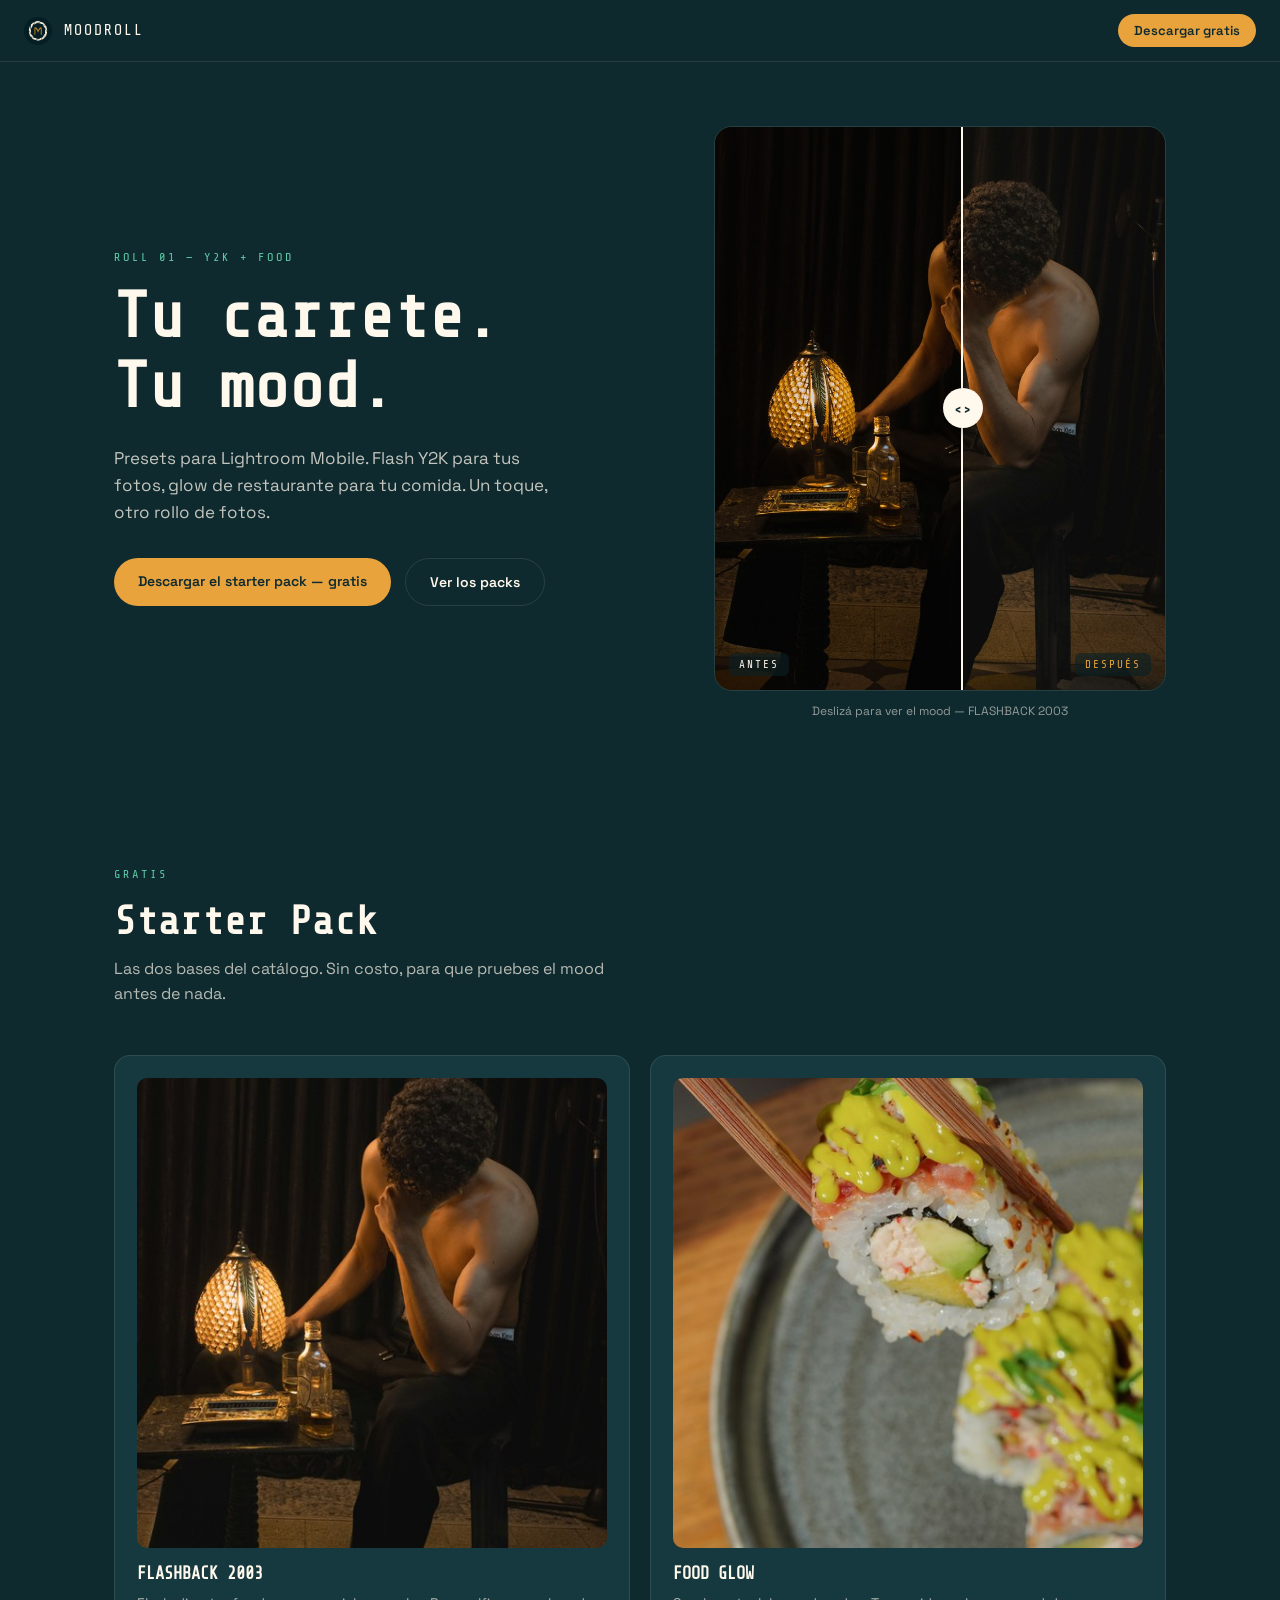
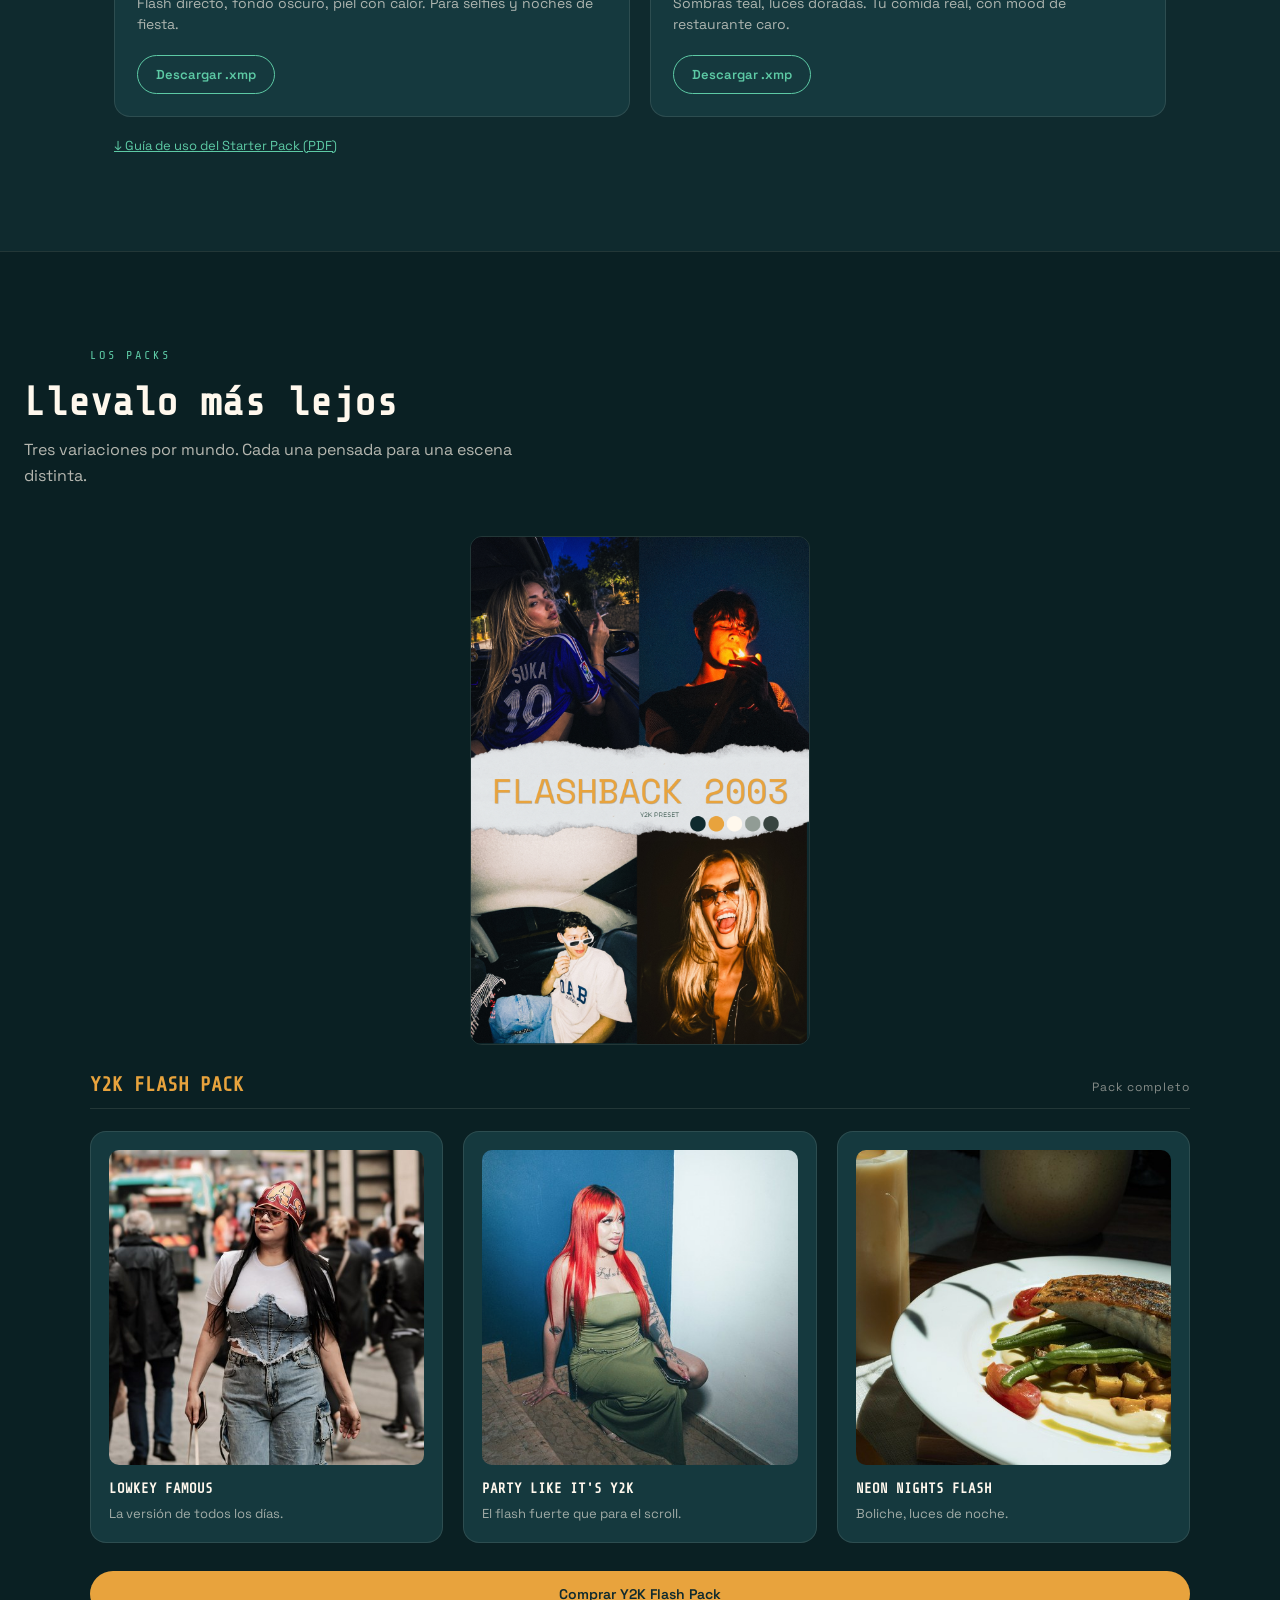
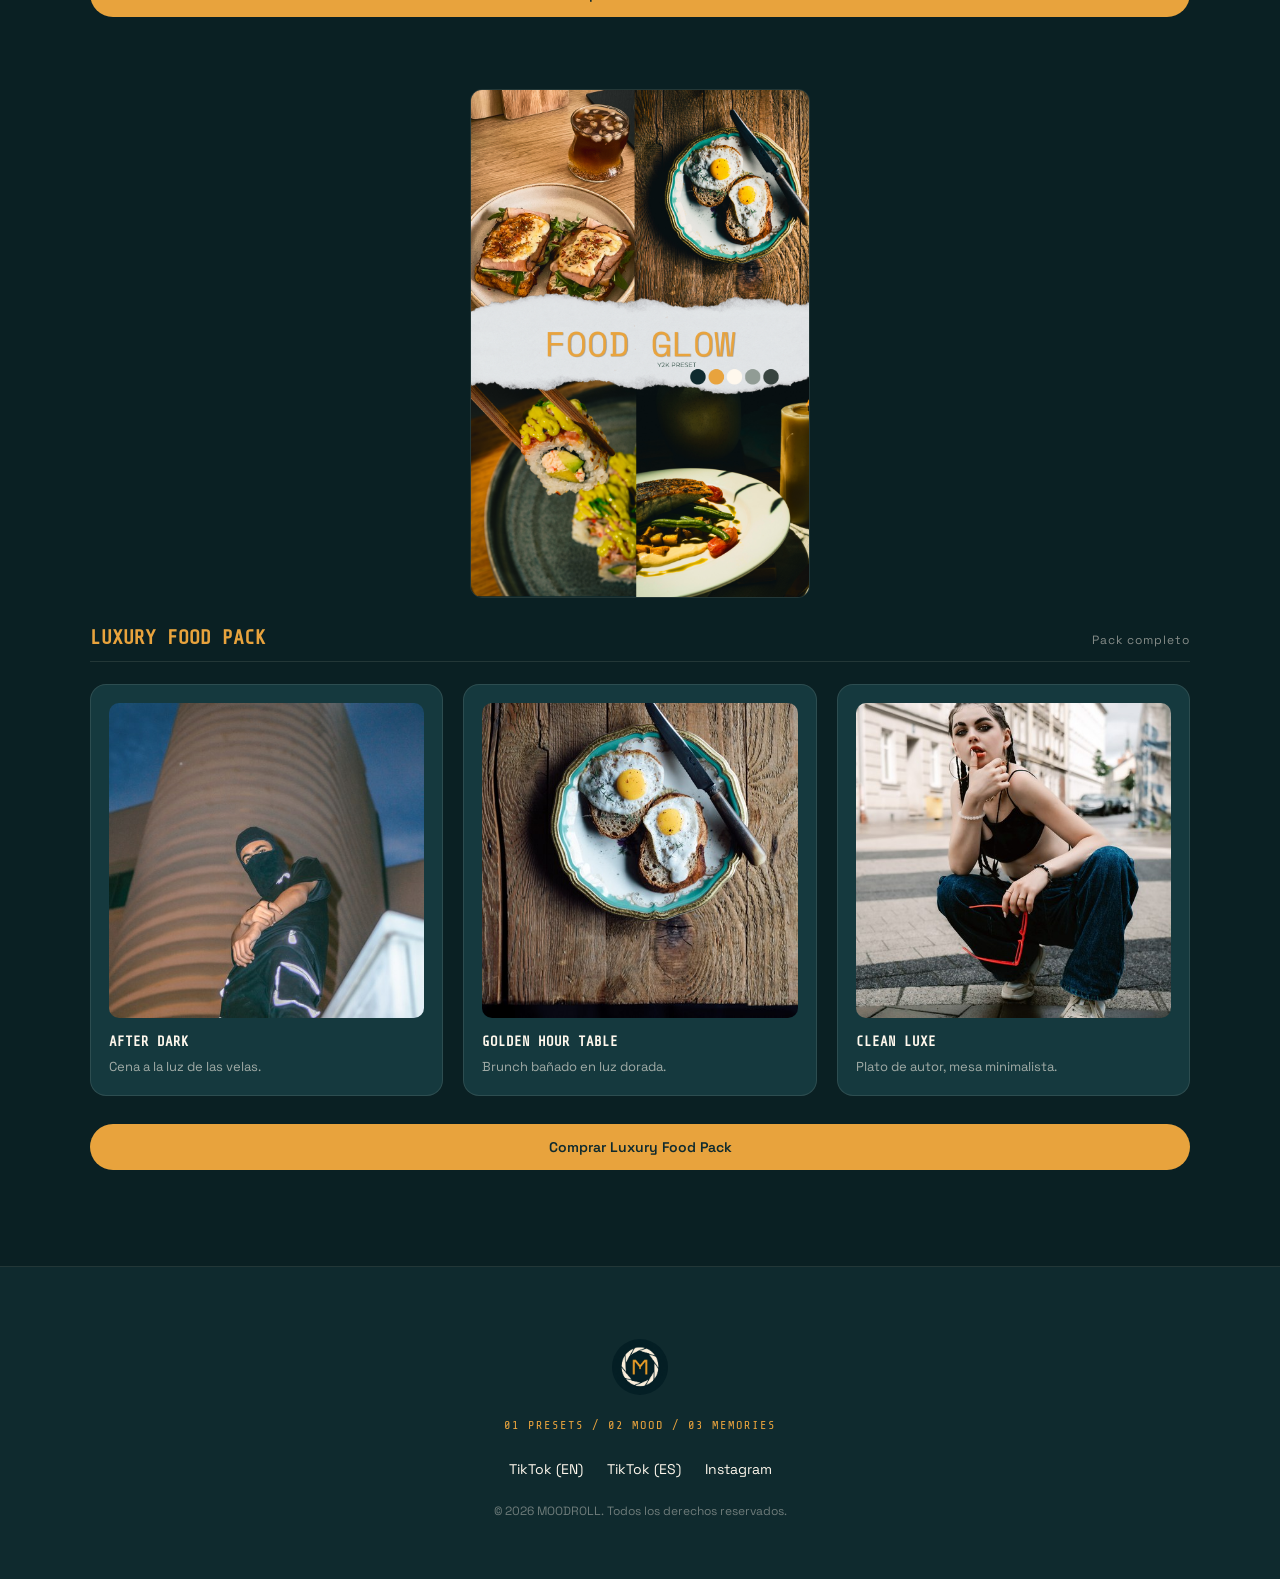
==== index.html @ d17242bc "primera version" ====
<!DOCTYPE html>
<html lang="es">
<head>
<meta charset="UTF-8">
<meta name="viewport" content="width=device-width, initial-scale=1.0">
<title>MOODROLL — Presets Y2K Flash & Luxury Food</title>
<meta name="description" content="Presets de Lightroom Mobile. Y2K flash y luxury food. Tu comida y tus fotos, con mood.">
<link rel="preconnect" href="https://fonts.googleapis.com">
<link href="https://fonts.googleapis.com/css2?family=Share+Tech+Mono&family=Space+Grotesk:wght@400;500;600;700&display=swap" rel="stylesheet">
<link rel="stylesheet" href="styles.css">
</head>
<body>

<nav class="topnav">
  <img src="assets/logo-icon.png" alt="" class="topnav-icon">
  <span class="topnav-word">MOODROLL</span>
  <a href="#starter" class="topnav-cta">Descargar gratis</a>
</nav>

<!-- HERO -->
<header class="hero">
  <div class="hero-inner">
    <p class="eyebrow">ROLL 01 — Y2K + FOOD</p>
    <h1 class="hero-title">Tu carrete.<br>Tu mood.</h1>
    <p class="hero-sub">Presets para Lightroom Mobile. Flash Y2K para tus fotos, glow de restaurante para tu comida. Un toque, otro rollo de fotos.</p>
    <div class="hero-ctas">
      <a href="#starter" class="btn btn-primary">Descargar el starter pack — gratis</a>
      <a href="#packs" class="btn btn-ghost">Ver los packs</a>
    </div>
  </div>

  <div class="reveal" id="revealWidget">
    <div class="reveal-frame">
      <div class="reveal-after">
        <img src="assets/hero/after.jpg" alt="Foto editada con FLASHBACK 2003">
        <span class="reveal-label reveal-label-after">DESPUÉS</span>
      </div>
      <div class="reveal-before" id="revealBefore">
        <img src="assets/hero/before.jpg" alt="Foto original sin editar">
        <span class="reveal-label reveal-label-before">ANTES</span>
      </div>
      <div class="reveal-handle" id="revealHandle">
        <div class="reveal-handle-grip">‹ ›</div>
      </div>
    </div>
    <p class="reveal-caption">Deslizá para ver el mood — FLASHBACK 2003</p>
  </div>
</header>

<!-- STARTER PACK -->
<section class="section" id="starter">
  <p class="eyebrow">GRATIS</p>
  <h2 class="section-title">Starter Pack</h2>
  <p class="section-sub">Las dos bases del catálogo. Sin costo, para que pruebes el mood antes de nada.</p>

  <div class="cards cards-2">
    <article class="card">
      <img class="swatch" src="assets/swatches/flashback_2003.jpg" alt="FLASHBACK 2003">
      <h3 class="card-title">FLASHBACK 2003</h3>
      <p class="card-desc">Flash directo, fondo oscuro, piel con calor. Para selfies y noches de fiesta.</p>
      <a href="assets/downloads/FLASHBACK_2003.xmp" class="btn btn-download" download>Descargar .xmp</a>
    </article>

    <article class="card">
      <img class="swatch" src="assets/swatches/food_glow.jpg" alt="FOOD GLOW">
      <h3 class="card-title">FOOD GLOW</h3>
      <p class="card-desc">Sombras teal, luces doradas. Tu comida real, con mood de restaurante caro.</p>
      <a href="assets/downloads/FOOD_GLOW.xmp" class="btn btn-download" download>Descargar .xmp</a>
    </article>
  </div>

  <a href="assets/downloads/FREE_STARTER_PACK.pdf" class="pdf-link" target="_blank">↓ Guía de uso del Starter Pack (PDF)</a>
</section>

<!-- PAID PACKS -->
<section class="section section-dark" id="packs">
  <p class="eyebrow">LOS PACKS</p>
  <h2 class="section-title">Llevalo más lejos</h2>
  <p class="section-sub">Tres variaciones por mundo. Cada una pensada para una escena distinta.</p>

  <div class="pack-block">
    <img class="pack-cover" src="assets/covers/cover_flashback.png" alt="Y2K Flash Pack">
    <div class="pack-head">
      <h3 class="pack-title">Y2K FLASH PACK</h3>
      <span class="pack-price">Pack completo</span>
    </div>
    <div class="cards cards-3">
      <article class="card card-sm">
        <img class="swatch swatch-sm" src="assets/swatches/lowkey_famous.jpg" alt="LOWKEY FAMOUS">
        <h4 class="card-title-sm">LOWKEY FAMOUS</h4>
        <p class="card-desc-sm">La versión de todos los días.</p>
      </article>
      <article class="card card-sm">
        <img class="swatch swatch-sm" src="assets/swatches/party_y2k.jpg" alt="PARTY LIKE IT'S Y2K">
        <h4 class="card-title-sm">PARTY LIKE IT'S Y2K</h4>
        <p class="card-desc-sm">El flash fuerte que para el scroll.</p>
      </article>
      <article class="card card-sm">
        <img class="swatch swatch-sm" src="assets/swatches/neon_nights.jpg" alt="NEON NIGHTS FLASH">
        <h4 class="card-title-sm">NEON NIGHTS FLASH</h4>
        <p class="card-desc-sm">Boliche, luces de noche.</p>
      </article>
    </div>
    <a href="https://gumroad.com/" class="btn btn-primary btn-wide" target="_blank">Comprar Y2K Flash Pack</a>
  </div>

  <div class="pack-block">
    <img class="pack-cover" src="assets/covers/cover_foodglow.png" alt="Luxury Food Pack">
    <div class="pack-head">
      <h3 class="pack-title">LUXURY FOOD PACK</h3>
      <span class="pack-price">Pack completo</span>
    </div>
    <div class="cards cards-3">
      <article class="card card-sm">
        <img class="swatch swatch-sm" src="assets/swatches/after_dark.jpg" alt="AFTER DARK">
        <h4 class="card-title-sm">AFTER DARK</h4>
        <p class="card-desc-sm">Cena a la luz de las velas.</p>
      </article>
      <article class="card card-sm">
        <img class="swatch swatch-sm" src="assets/swatches/golden_hour.jpg" alt="GOLDEN HOUR TABLE">
        <h4 class="card-title-sm">GOLDEN HOUR TABLE</h4>
        <p class="card-desc-sm">Brunch bañado en luz dorada.</p>
      </article>
      <article class="card card-sm">
        <img class="swatch swatch-sm" src="assets/swatches/clean_luxe.jpg" alt="CLEAN LUXE">
        <h4 class="card-title-sm">CLEAN LUXE</h4>
        <p class="card-desc-sm">Plato de autor, mesa minimalista.</p>
      </article>
    </div>
    <a href="https://gumroad.com/" class="btn btn-primary btn-wide" target="_blank">Comprar Luxury Food Pack</a>
  </div>
</section>

<!-- FOOTER -->
<footer class="footer">
  <img src="assets/logo-icon.png" alt="MOODROLL" class="footer-icon">
  <p class="footer-tag">01 PRESETS / 02 MOOD / 03 MEMORIES</p>
  <div class="footer-links">
    <a href="https://tiktok.com/@moodroll" target="_blank">TikTok (EN)</a>
    <a href="https://tiktok.com/@moodroll.es" target="_blank">TikTok (ES)</a>
    <a href="https://instagram.com/moodroll" target="_blank">Instagram</a>
  </div>
  <p class="footer-fine">© 2026 MOODROLL. Todos los derechos reservados.</p>
</footer>

<script src="script.js"></script>
</body>
</html>
---- styles.css ----
:root {
  --bg: #0F2A2E;
  --bg-alt: #0A2023;
  --card-bg: #15393E;
  --card-border: rgba(255, 248, 237, 0.10);
  --amber: #E8A33D;
  --amber-dim: #B87F2C;
  --cream: #FFF8ED;
  --teal-light: #5DCAA5;
  --font-display: 'Share Tech Mono', monospace;
  --font-body: 'Space Grotesk', sans-serif;
  --rail-w: 30px;
}

* { box-sizing: border-box; }

html {
  scroll-behavior: smooth;
}

@media (prefers-reduced-motion: reduce) {
  html { scroll-behavior: auto; }
  * { animation-duration: 0.01ms !important; animation-iteration-count: 1 !important; }
}

body {
  margin: 0;
  background: var(--bg);
  color: var(--cream);
  font-family: var(--font-body);
  overflow-x: hidden;
}

a { color: inherit; }

/* ---------- NAV ---------- */
.topnav {
  position: sticky;
  top: 0;
  z-index: 50;
  display: flex;
  align-items: center;
  gap: 12px;
  padding: 14px 24px;
  background: rgba(15, 42, 46, 0.88);
  backdrop-filter: blur(8px);
  border-bottom: 1px solid var(--card-border);
}

.topnav-icon { width: 28px; height: 28px; border-radius: 50%; }

.topnav-word {
  font-family: var(--font-display);
  color: var(--cream);
  letter-spacing: 2px;
  font-size: 15px;
  flex: 1;
}

.topnav-cta {
  font-family: var(--font-body);
  font-weight: 600;
  font-size: 13px;
  color: var(--bg);
  background: var(--amber);
  padding: 8px 16px;
  border-radius: 100px;
  text-decoration: none;
  white-space: nowrap;
}
.topnav-cta:focus-visible { outline: 2px solid var(--cream); outline-offset: 2px; }

/* ---------- LAYOUT HELPERS ---------- */
.eyebrow {
  font-family: var(--font-display);
  font-size: 12px;
  letter-spacing: 3px;
  color: var(--teal-light);
  margin: 0 0 18px;
}

.section {
  padding: 96px 24px;
  max-width: 1100px;
  margin: 0 auto;
}

.section-dark {
  max-width: none;
  background: var(--bg-alt);
  border-top: 1px solid var(--card-border);
  border-bottom: 1px solid var(--card-border);
}
.section-dark > * { max-width: 1100px; margin-left: auto; margin-right: auto; }

.section-title {
  font-family: var(--font-display);
  font-size: clamp(28px, 4vw, 40px);
  margin: 0 0 12px;
  color: var(--cream);
}

.section-sub {
  font-size: 16px;
  line-height: 1.6;
  color: rgba(255, 248, 237, 0.7);
  max-width: 520px;
  margin: 0 0 48px;
}

/* ---------- HERO ---------- */
.hero {
  padding: 64px 24px 40px;
  max-width: 1100px;
  margin: 0 auto;
  display: grid;
  grid-template-columns: 1.1fr 0.9fr;
  gap: 48px;
  align-items: center;
}

.hero-title {
  font-family: var(--font-display);
  font-size: clamp(38px, 6vw, 64px);
  line-height: 1.08;
  margin: 0 0 24px;
  color: var(--cream);
}

.hero-sub {
  font-size: 17px;
  line-height: 1.6;
  color: rgba(255, 248, 237, 0.75);
  max-width: 440px;
  margin: 0 0 32px;
}

.hero-ctas { display: flex; flex-wrap: wrap; gap: 14px; }

.btn {
  display: inline-block;
  font-family: var(--font-body);
  font-weight: 600;
  font-size: 14px;
  padding: 14px 24px;
  border-radius: 100px;
  text-decoration: none;
  transition: transform 0.15s ease;
}
.btn:hover { transform: translateY(-2px); }
.btn:focus-visible { outline: 2px solid var(--cream); outline-offset: 3px; }

.btn-primary { background: var(--amber); color: var(--bg); }
.btn-ghost { background: transparent; color: var(--cream); border: 1px solid var(--card-border); }
.btn-download { background: transparent; color: var(--teal-light); border: 1px solid var(--teal-light); font-size: 13px; padding: 10px 18px; }
.btn-wide { display: block; text-align: center; margin-top: 28px; }

/* ---------- REVEAL SLIDER (signature interactive) ---------- */
.reveal { user-select: none; }

.reveal-frame {
  position: relative;
  width: 100%;
  aspect-ratio: 4 / 5;
  border-radius: 18px;
  overflow: hidden;
  border: 1px solid var(--card-border);
  cursor: ew-resize;
}

.reveal-after, .reveal-before {
  position: absolute;
  inset: 0;
}

.reveal-after img {
  width: 100%; height: 100%;
  object-fit: cover;
  display: block;
}

.reveal-before {
  width: 55%;
  overflow: hidden;
  border-right: 2px solid var(--cream);
}
.reveal-before img {
  position: absolute;
  top: 0; left: 0;
  height: 100%;
  width: 182%;
  object-fit: cover;
}

.reveal-label {
  position: absolute;
  bottom: 14px;
  font-family: var(--font-display);
  font-size: 11px;
  letter-spacing: 2px;
  padding: 5px 10px;
  border-radius: 6px;
  background: rgba(10, 32, 35, 0.6);
}
.reveal-label-after { right: 14px; color: var(--amber); }
.reveal-label-before { left: 14px; color: var(--cream); }

.reveal-handle {
  position: absolute;
  top: 0; bottom: 0;
  left: 55%;
  width: 0;
  transform: translateX(-50%);
}
.reveal-handle-grip {
  position: absolute;
  top: 50%; left: 50%;
  transform: translate(-50%, -50%);
  width: 40px; height: 40px;
  background: var(--cream);
  color: var(--bg);
  border-radius: 50%;
  display: flex; align-items: center; justify-content: center;
  font-size: 13px;
  font-family: var(--font-body);
  font-weight: 700;
  box-shadow: 0 4px 14px rgba(0,0,0,0.35);
}

.reveal-caption {
  text-align: center;
  font-size: 12px;
  color: rgba(255,248,237,0.55);
  margin-top: 12px;
}

/* ---------- CARDS ---------- */
.cards { display: grid; gap: 20px; margin-bottom: 8px; }
.cards-2 { grid-template-columns: repeat(2, 1fr); }
.cards-3 { grid-template-columns: repeat(3, 1fr); }

.card {
  background: var(--card-bg);
  border: 1px solid var(--card-border);
  border-radius: 16px;
  padding: 22px;
}

.card-sm { padding: 18px; }

.swatch {
  width: 100%;
  aspect-ratio: 1;
  border-radius: 10px;
  margin-bottom: 16px;
  object-fit: cover;
  display: block;
}

.pack-cover {
  width: 100%;
  max-width: 340px;
  display: block;
  margin: 0 auto 28px;
  border-radius: 12px;
  border: 1px solid var(--card-border);
}

.card-title { font-family: var(--font-display); font-size: 17px; margin: 0 0 10px; color: var(--cream); }
.card-title-sm { font-family: var(--font-display); font-size: 14px; margin: 0 0 8px; color: var(--cream); }
.card-desc { font-size: 14px; line-height: 1.5; color: rgba(255,248,237,0.65); margin: 0 0 20px; }
.card-desc-sm { font-size: 13px; line-height: 1.5; color: rgba(255,248,237,0.6); margin: 0; }

.pdf-link {
  display: inline-block;
  margin-top: 12px;
  font-size: 13px;
  color: var(--teal-light);
  text-decoration: underline;
}

/* ---------- PACK BLOCKS ---------- */
.pack-block { margin-bottom: 72px; }
.pack-block:last-child { margin-bottom: 0; }

.pack-head {
  display: flex;
  align-items: baseline;
  justify-content: space-between;
  margin-bottom: 22px;
  border-bottom: 1px solid var(--card-border);
  padding-bottom: 12px;
}
.pack-title { font-family: var(--font-display); font-size: 20px; color: var(--amber); margin: 0; }
.pack-price { font-size: 12px; color: rgba(255,248,237,0.5); letter-spacing: 1px; }

/* ---------- FOOTER ---------- */
.footer {
  text-align: center;
  padding: 72px 24px 48px;
}
.footer-icon { width: 56px; height: 56px; border-radius: 50%; margin-bottom: 18px; }
.footer-tag { font-family: var(--font-display); font-size: 12px; letter-spacing: 2px; color: var(--amber); margin: 0 0 28px; }
.footer-links { display: flex; justify-content: center; gap: 24px; margin-bottom: 24px; flex-wrap: wrap; }
.footer-links a { font-size: 14px; text-decoration: none; color: var(--cream); border-bottom: 1px solid transparent; }
.footer-links a:hover { border-color: var(--cream); }
.footer-fine { font-size: 12px; color: rgba(255,248,237,0.4); }

/* ---------- RESPONSIVE ---------- */
@media (max-width: 860px) {
  .hero { grid-template-columns: 1fr; }
  .cards-2, .cards-3 { grid-template-columns: 1fr; }
  .section { padding: 64px 20px; }
  .frame-badge { display: none; }
}

@media (max-width: 520px) {
  :root { --rail-w: 16px; }
  .topnav-word { font-size: 13px; }
  .topnav-cta { font-size: 11px; padding: 7px 12px; }
}
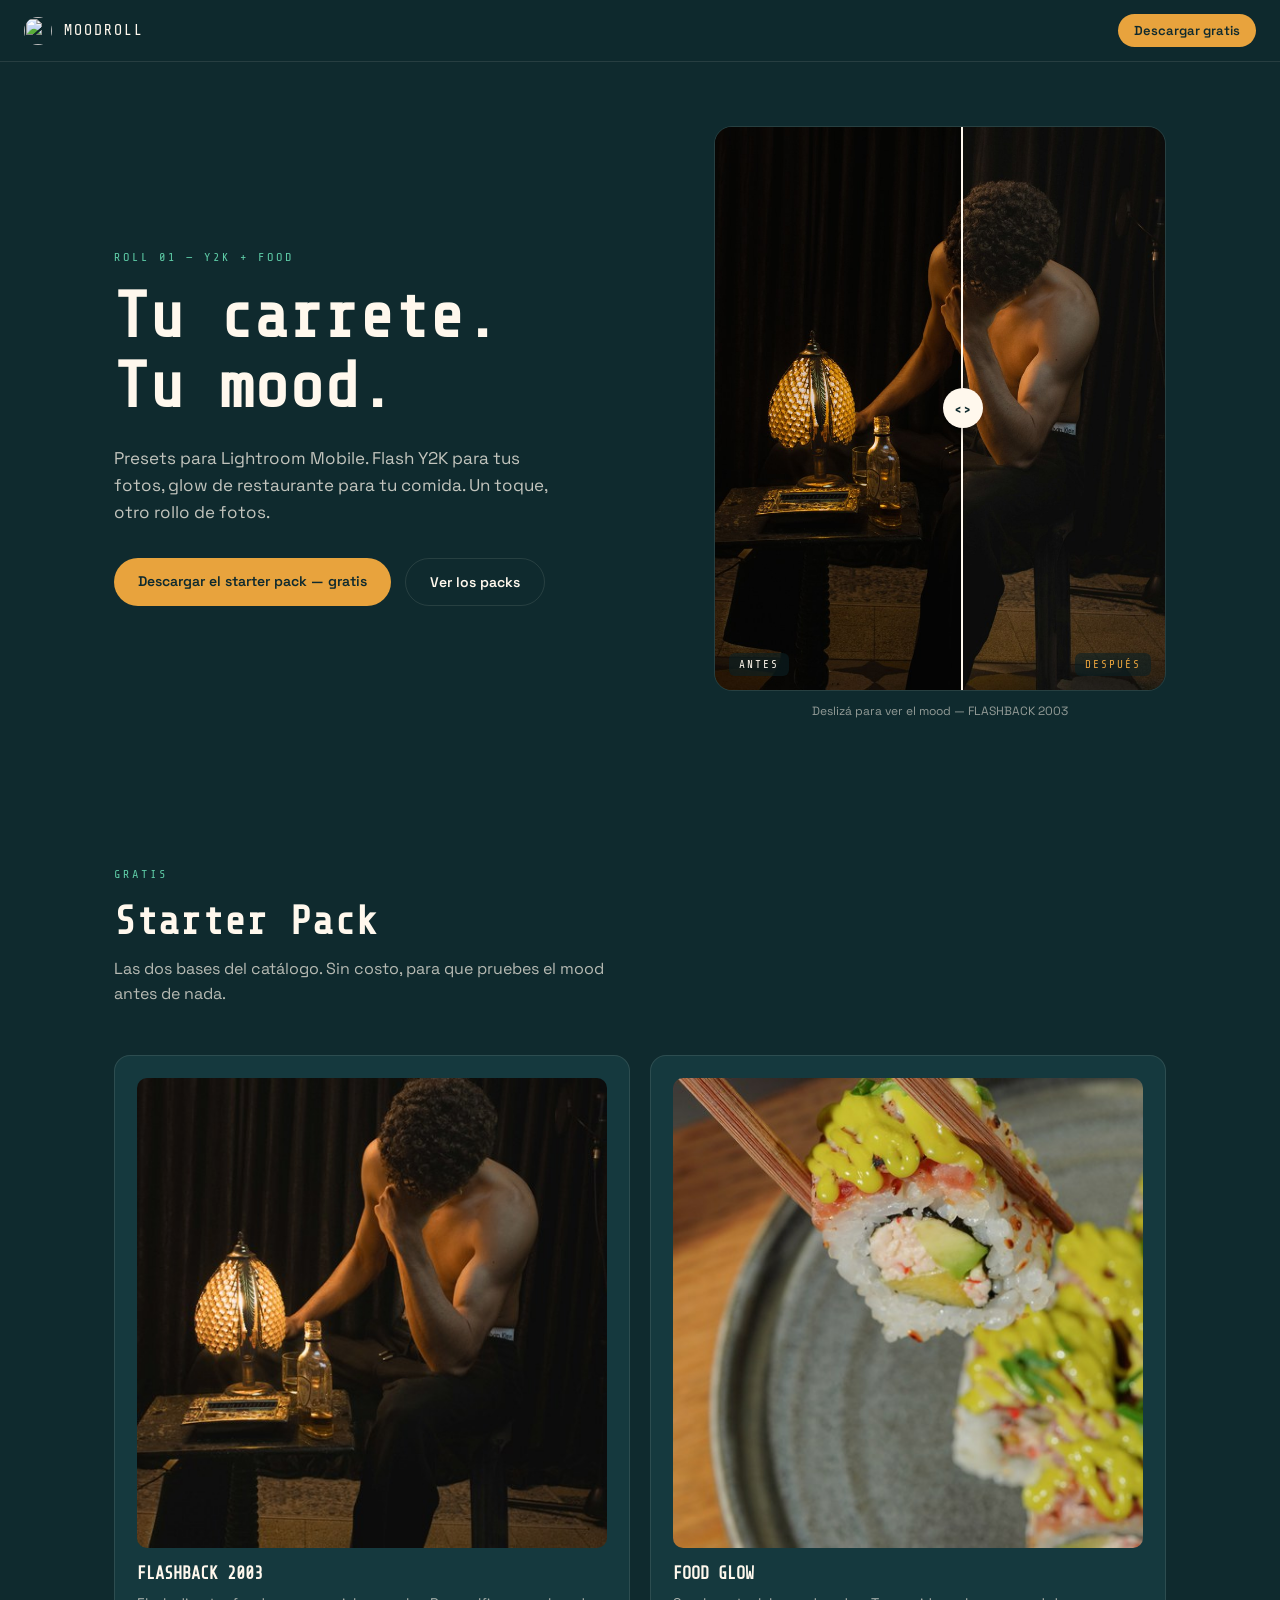
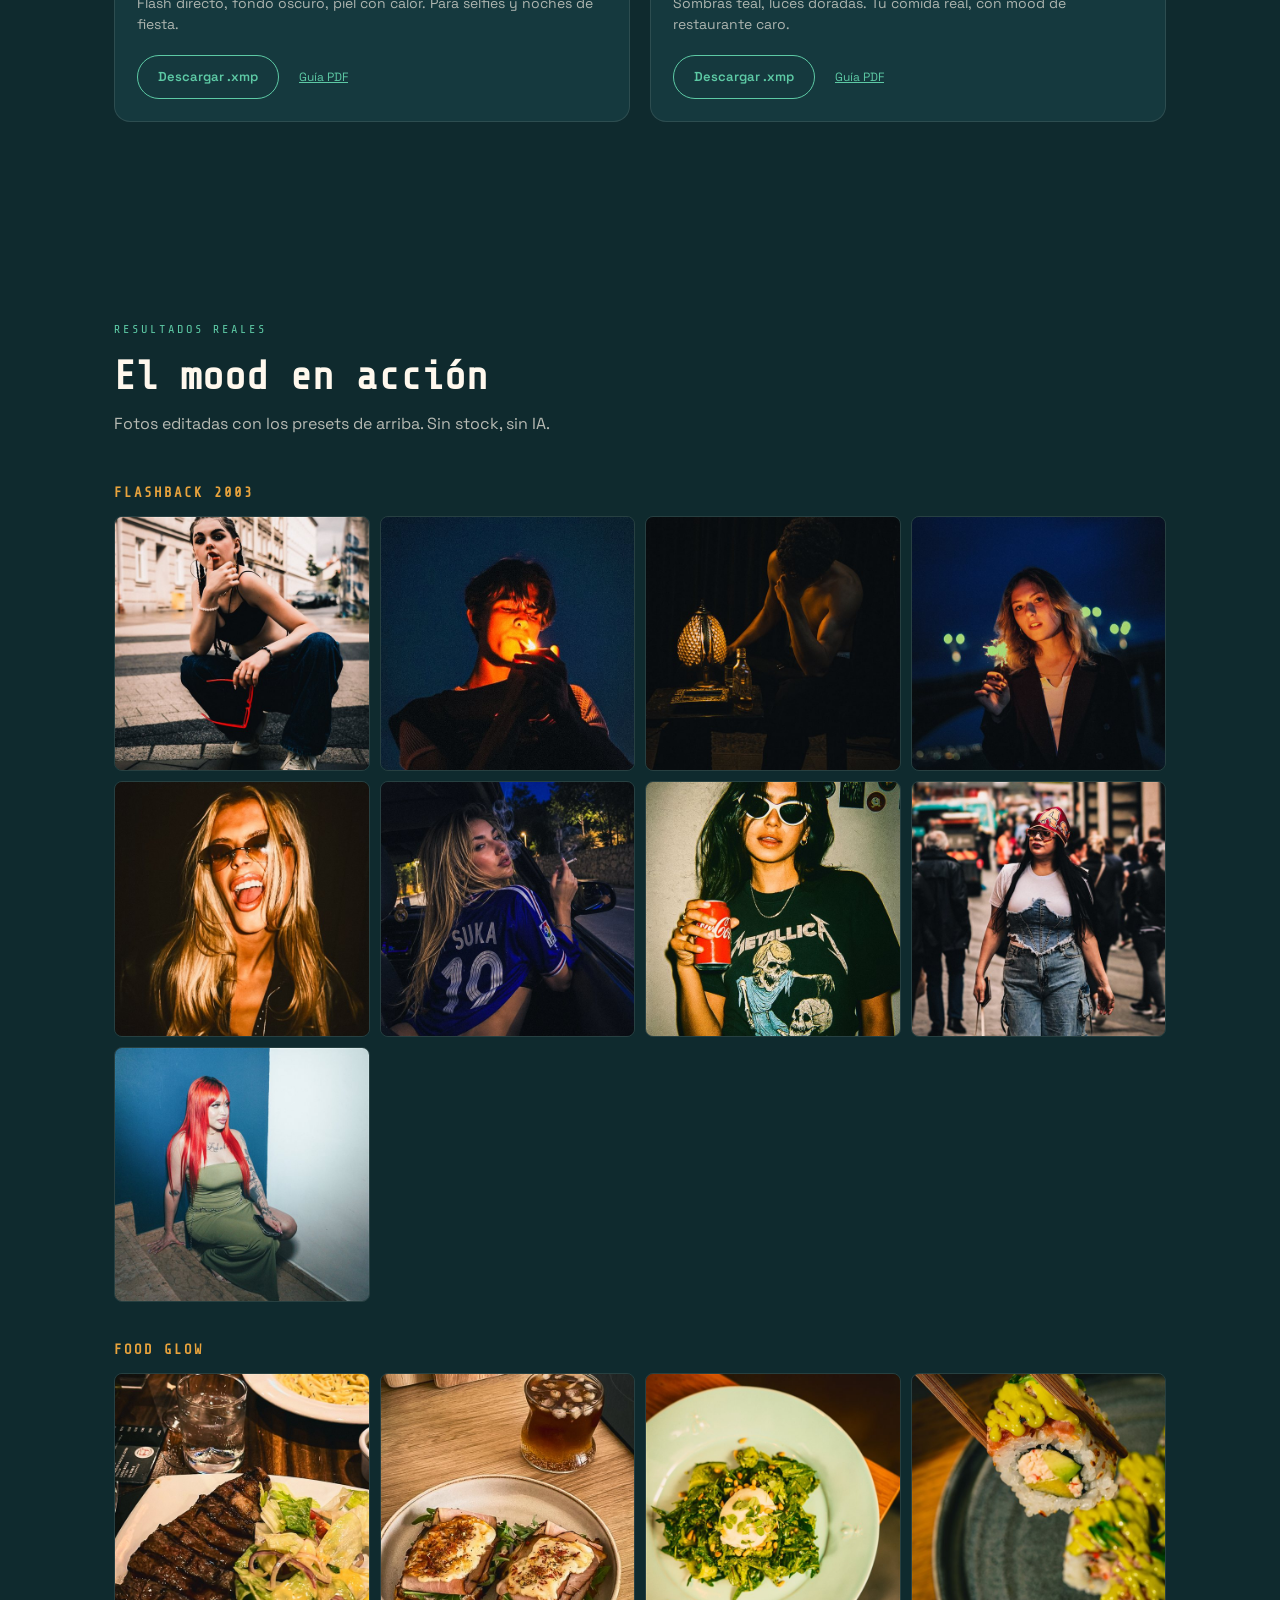
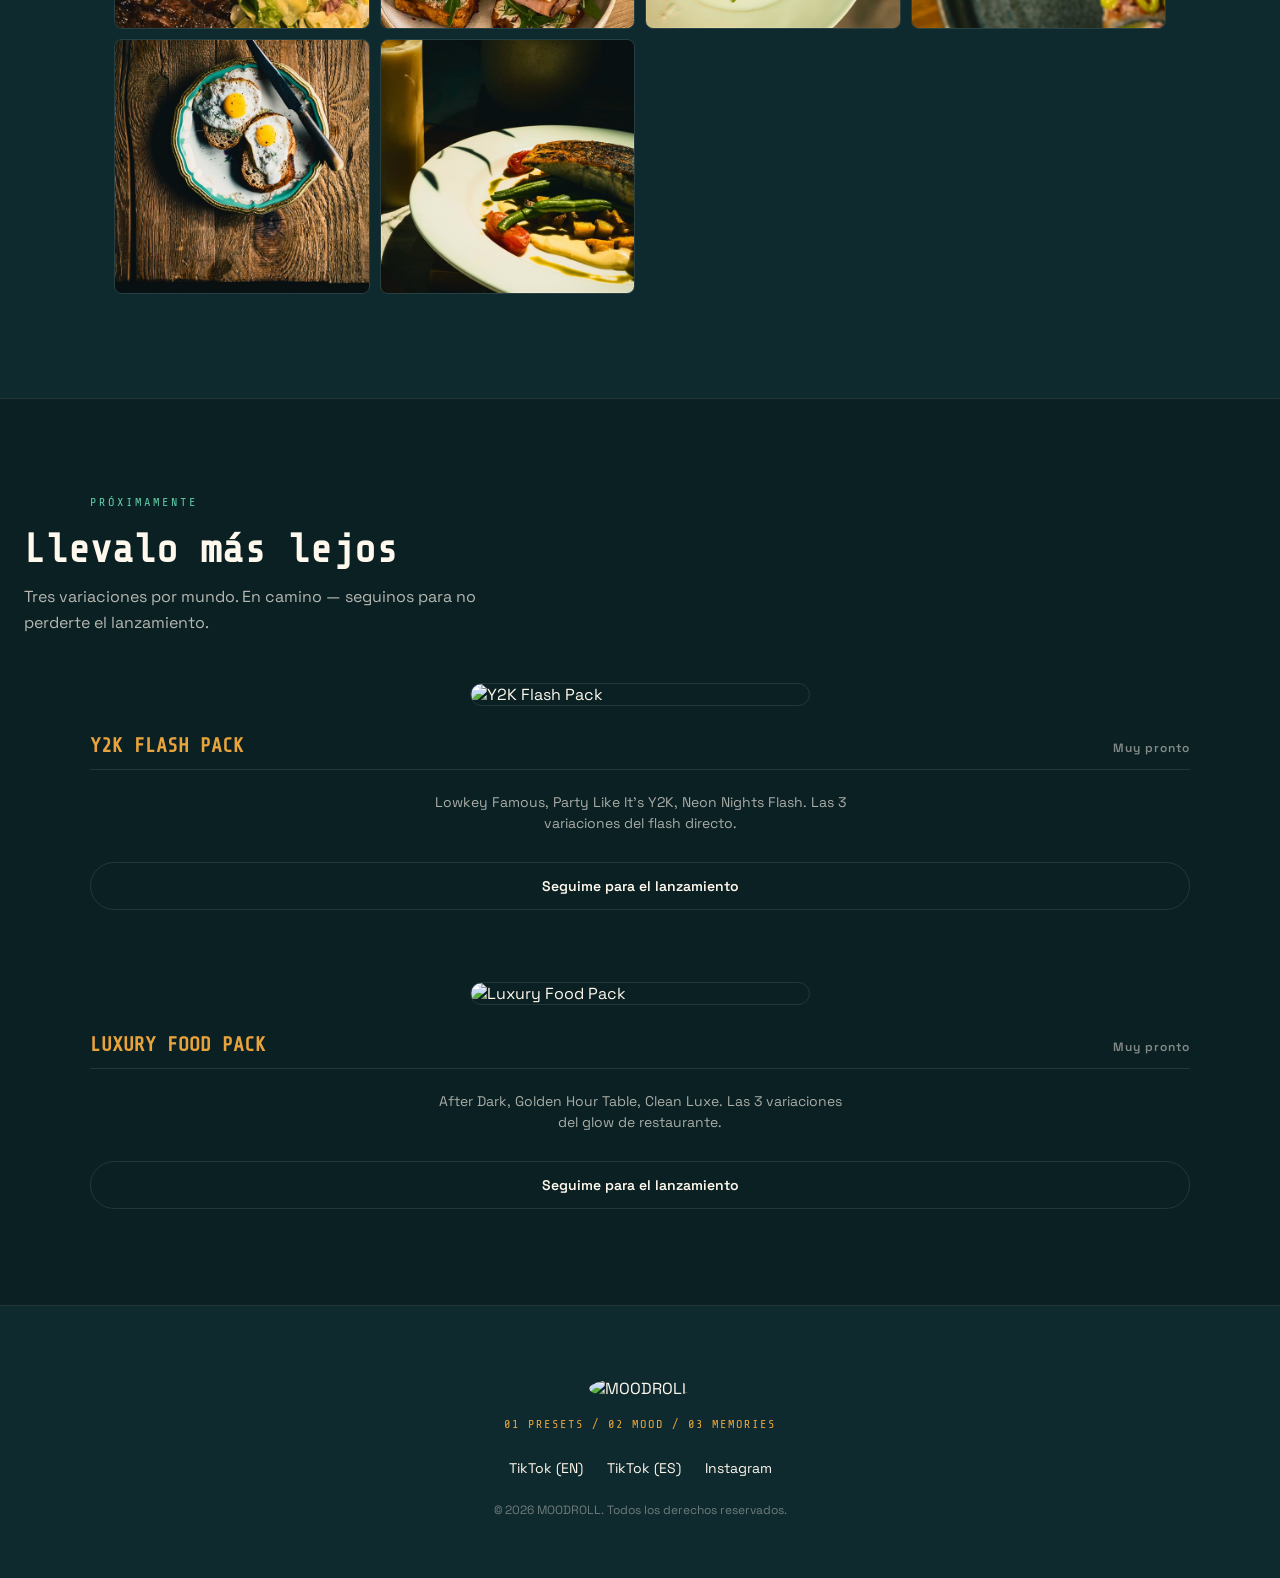
==== commit 2d38698e: "galeria de fotos reales + limpieza" ====
--- a/index.html
+++ b/index.html
@@ -12,7 +12,7 @@
 <body>
 
 <nav class="topnav">
-  <img src="assets/logo-icon.png" alt="" class="topnav-icon">
+  <img src="assets/logo-icon.jpg" alt="" class="topnav-icon">
   <span class="topnav-word">MOODROLL</span>
   <a href="#starter" class="topnav-cta">Descargar gratis</a>
 </nav>
@@ -58,82 +58,67 @@
       <img class="swatch" src="assets/swatches/flashback_2003.jpg" alt="FLASHBACK 2003">
       <h3 class="card-title">FLASHBACK 2003</h3>
       <p class="card-desc">Flash directo, fondo oscuro, piel con calor. Para selfies y noches de fiesta.</p>
-      <a href="assets/downloads/FLASHBACK_2003.xmp" class="btn btn-download" download>Descargar .xmp</a>
+      <div class="card-btn-row">
+        <a href="assets/downloads/FLASHBACK_2003.xmp" class="btn btn-download" download>Descargar .xmp</a>
+        <a href="assets/downloads/FLASHBACK_2003_GUIDE.pdf" class="pdf-link-sm" target="_blank">Guía PDF</a>
+      </div>
     </article>
 
     <article class="card">
       <img class="swatch" src="assets/swatches/food_glow.jpg" alt="FOOD GLOW">
       <h3 class="card-title">FOOD GLOW</h3>
       <p class="card-desc">Sombras teal, luces doradas. Tu comida real, con mood de restaurante caro.</p>
-      <a href="assets/downloads/FOOD_GLOW.xmp" class="btn btn-download" download>Descargar .xmp</a>
+      <div class="card-btn-row">
+        <a href="assets/downloads/FOOD_GLOW.xmp" class="btn btn-download" download>Descargar .xmp</a>
+        <a href="assets/downloads/FOOD_GLOW_GUIDE.pdf" class="pdf-link-sm" target="_blank">Guía PDF</a>
+      </div>
     </article>
   </div>
+</section>
 
-  <a href="assets/downloads/FREE_STARTER_PACK.pdf" class="pdf-link" target="_blank">↓ Guía de uso del Starter Pack (PDF)</a>
+<!-- GALLERY -->
+<section class="section" id="gallery">
+  <p class="eyebrow">RESULTADOS REALES</p>
+  <h2 class="section-title">El mood en acción</h2>
+  <p class="section-sub">Fotos editadas con los presets de arriba. Sin stock, sin IA.</p>
+
+  <h3 class="gallery-label">FLASHBACK 2003</h3>
+  <div class="gallery-grid" id="galleryFlashback"></div>
+
+  <h3 class="gallery-label gallery-label-food">FOOD GLOW</h3>
+  <div class="gallery-grid" id="galleryFoodglow"></div>
 </section>
 
 <!-- PAID PACKS -->
 <section class="section section-dark" id="packs">
-  <p class="eyebrow">LOS PACKS</p>
+  <p class="eyebrow">PRÓXIMAMENTE</p>
   <h2 class="section-title">Llevalo más lejos</h2>
-  <p class="section-sub">Tres variaciones por mundo. Cada una pensada para una escena distinta.</p>
+  <p class="section-sub">Tres variaciones por mundo. En camino — seguinos para no perderte el lanzamiento.</p>
 
   <div class="pack-block">
-    <img class="pack-cover" src="assets/covers/cover_flashback.png" alt="Y2K Flash Pack">
+    <img class="pack-cover" src="assets/covers/cover_flashback.jpg" alt="Y2K Flash Pack">
     <div class="pack-head">
       <h3 class="pack-title">Y2K FLASH PACK</h3>
-      <span class="pack-price">Pack completo</span>
+      <span class="pack-price pack-soon">Muy pronto</span>
     </div>
-    <div class="cards cards-3">
-      <article class="card card-sm">
-        <img class="swatch swatch-sm" src="assets/swatches/lowkey_famous.jpg" alt="LOWKEY FAMOUS">
-        <h4 class="card-title-sm">LOWKEY FAMOUS</h4>
-        <p class="card-desc-sm">La versión de todos los días.</p>
-      </article>
-      <article class="card card-sm">
-        <img class="swatch swatch-sm" src="assets/swatches/party_y2k.jpg" alt="PARTY LIKE IT'S Y2K">
-        <h4 class="card-title-sm">PARTY LIKE IT'S Y2K</h4>
-        <p class="card-desc-sm">El flash fuerte que para el scroll.</p>
-      </article>
-      <article class="card card-sm">
-        <img class="swatch swatch-sm" src="assets/swatches/neon_nights.jpg" alt="NEON NIGHTS FLASH">
-        <h4 class="card-title-sm">NEON NIGHTS FLASH</h4>
-        <p class="card-desc-sm">Boliche, luces de noche.</p>
-      </article>
-    </div>
-    <a href="https://gumroad.com/" class="btn btn-primary btn-wide" target="_blank">Comprar Y2K Flash Pack</a>
+    <p class="card-desc" style="text-align:center; max-width: 420px; margin: 0 auto 20px;">Lowkey Famous, Party Like It's Y2K, Neon Nights Flash. Las 3 variaciones del flash directo.</p>
+    <a href="https://tiktok.com/@moodroll" class="btn btn-ghost btn-wide" target="_blank">Seguime para el lanzamiento</a>
   </div>
 
   <div class="pack-block">
-    <img class="pack-cover" src="assets/covers/cover_foodglow.png" alt="Luxury Food Pack">
+    <img class="pack-cover" src="assets/covers/cover_foodglow.jpg" alt="Luxury Food Pack">
     <div class="pack-head">
       <h3 class="pack-title">LUXURY FOOD PACK</h3>
-      <span class="pack-price">Pack completo</span>
+      <span class="pack-price pack-soon">Muy pronto</span>
     </div>
-    <div class="cards cards-3">
-      <article class="card card-sm">
-        <img class="swatch swatch-sm" src="assets/swatches/after_dark.jpg" alt="AFTER DARK">
-        <h4 class="card-title-sm">AFTER DARK</h4>
-        <p class="card-desc-sm">Cena a la luz de las velas.</p>
-      </article>
-      <article class="card card-sm">
-        <img class="swatch swatch-sm" src="assets/swatches/golden_hour.jpg" alt="GOLDEN HOUR TABLE">
-        <h4 class="card-title-sm">GOLDEN HOUR TABLE</h4>
-        <p class="card-desc-sm">Brunch bañado en luz dorada.</p>
-      </article>
-      <article class="card card-sm">
-        <img class="swatch swatch-sm" src="assets/swatches/clean_luxe.jpg" alt="CLEAN LUXE">
-        <h4 class="card-title-sm">CLEAN LUXE</h4>
-        <p class="card-desc-sm">Plato de autor, mesa minimalista.</p>
-      </article>
-    </div>
-    <a href="https://gumroad.com/" class="btn btn-primary btn-wide" target="_blank">Comprar Luxury Food Pack</a>
+    <p class="card-desc" style="text-align:center; max-width: 420px; margin: 0 auto 20px;">After Dark, Golden Hour Table, Clean Luxe. Las 3 variaciones del glow de restaurante.</p>
+    <a href="https://tiktok.com/@moodroll" class="btn btn-ghost btn-wide" target="_blank">Seguime para el lanzamiento</a>
   </div>
 </section>
 
 <!-- FOOTER -->
 <footer class="footer">
-  <img src="assets/logo-icon.png" alt="MOODROLL" class="footer-icon">
+  <img src="assets/logo-icon.jpg" alt="MOODROLL" class="footer-icon">
   <p class="footer-tag">01 PRESETS / 02 MOOD / 03 MEMORIES</p>
   <div class="footer-links">
     <a href="https://tiktok.com/@moodroll" target="_blank">TikTok (EN)</a>
--- a/styles.css
+++ b/styles.css
@@ -9,7 +9,6 @@
   --teal-light: #5DCAA5;
   --font-display: 'Share Tech Mono', monospace;
   --font-body: 'Space Grotesk', sans-serif;
-  --rail-w: 30px;
 }
 
 * { box-sizing: border-box; }
@@ -152,7 +151,7 @@
 
 .btn-primary { background: var(--amber); color: var(--bg); }
 .btn-ghost { background: transparent; color: var(--cream); border: 1px solid var(--card-border); }
-.btn-download { background: transparent; color: var(--teal-light); border: 1px solid var(--teal-light); font-size: 13px; padding: 10px 18px; }
+.btn-download { background: transparent; color: var(--teal-light); border: 1px solid var(--teal-light); font-size: 13px; padding: 12px 20px; min-height: 44px; display: inline-flex; align-items: center; }
 .btn-wide { display: block; text-align: center; margin-top: 28px; }
 
 /* ---------- REVEAL SLIDER (signature interactive) ---------- */
@@ -279,6 +278,55 @@
   text-decoration: underline;
 }
 
+.card-btn-row {
+  display: flex;
+  align-items: center;
+  gap: 16px;
+  flex-wrap: wrap;
+}
+
+.pdf-link-sm {
+  font-size: 12px;
+  color: var(--teal-light);
+  text-decoration: underline;
+  padding: 12px 4px;
+  display: inline-block;
+}
+
+.pack-soon {
+  color: var(--teal-light);
+  font-weight: 600;
+}
+
+/* ---------- GALLERY ---------- */
+.gallery-label {
+  font-family: var(--font-display);
+  font-size: 14px;
+  letter-spacing: 2px;
+  color: var(--amber);
+  margin: 0 0 16px;
+}
+.gallery-label-food { margin-top: 40px; }
+
+.gallery-grid {
+  display: grid;
+  grid-template-columns: repeat(4, 1fr);
+  gap: 10px;
+  margin-bottom: 8px;
+}
+.gallery-grid img {
+  width: 100%;
+  aspect-ratio: 1;
+  object-fit: cover;
+  border-radius: 8px;
+  border: 1px solid var(--card-border);
+  display: block;
+}
+
+@media (max-width: 640px) {
+  .gallery-grid { grid-template-columns: repeat(3, 1fr); gap: 8px; }
+}
+
 /* ---------- PACK BLOCKS ---------- */
 .pack-block { margin-bottom: 72px; }
 .pack-block:last-child { margin-bottom: 0; }
@@ -311,11 +359,9 @@
   .hero { grid-template-columns: 1fr; }
   .cards-2, .cards-3 { grid-template-columns: 1fr; }
   .section { padding: 64px 20px; }
-  .frame-badge { display: none; }
 }
 
 @media (max-width: 520px) {
-  :root { --rail-w: 16px; }
   .topnav-word { font-size: 13px; }
   .topnav-cta { font-size: 11px; padding: 7px 12px; }
 }
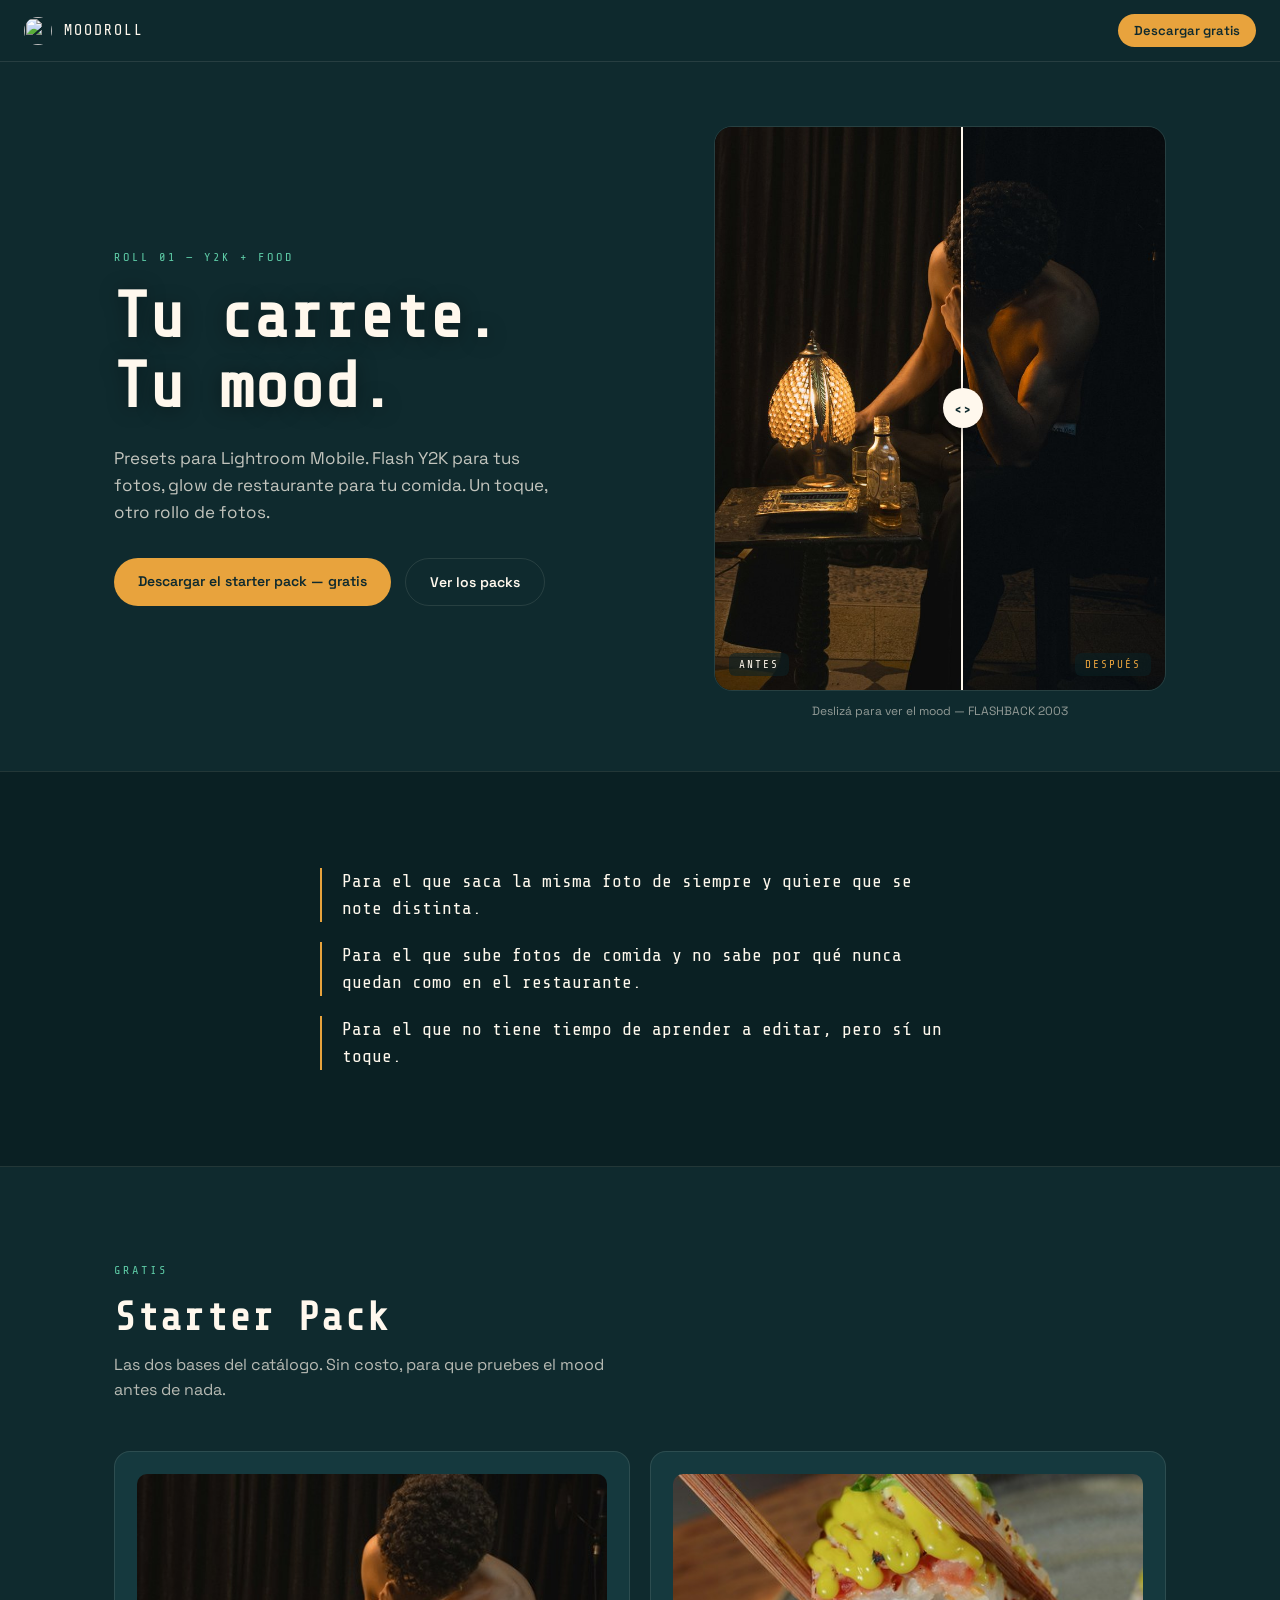
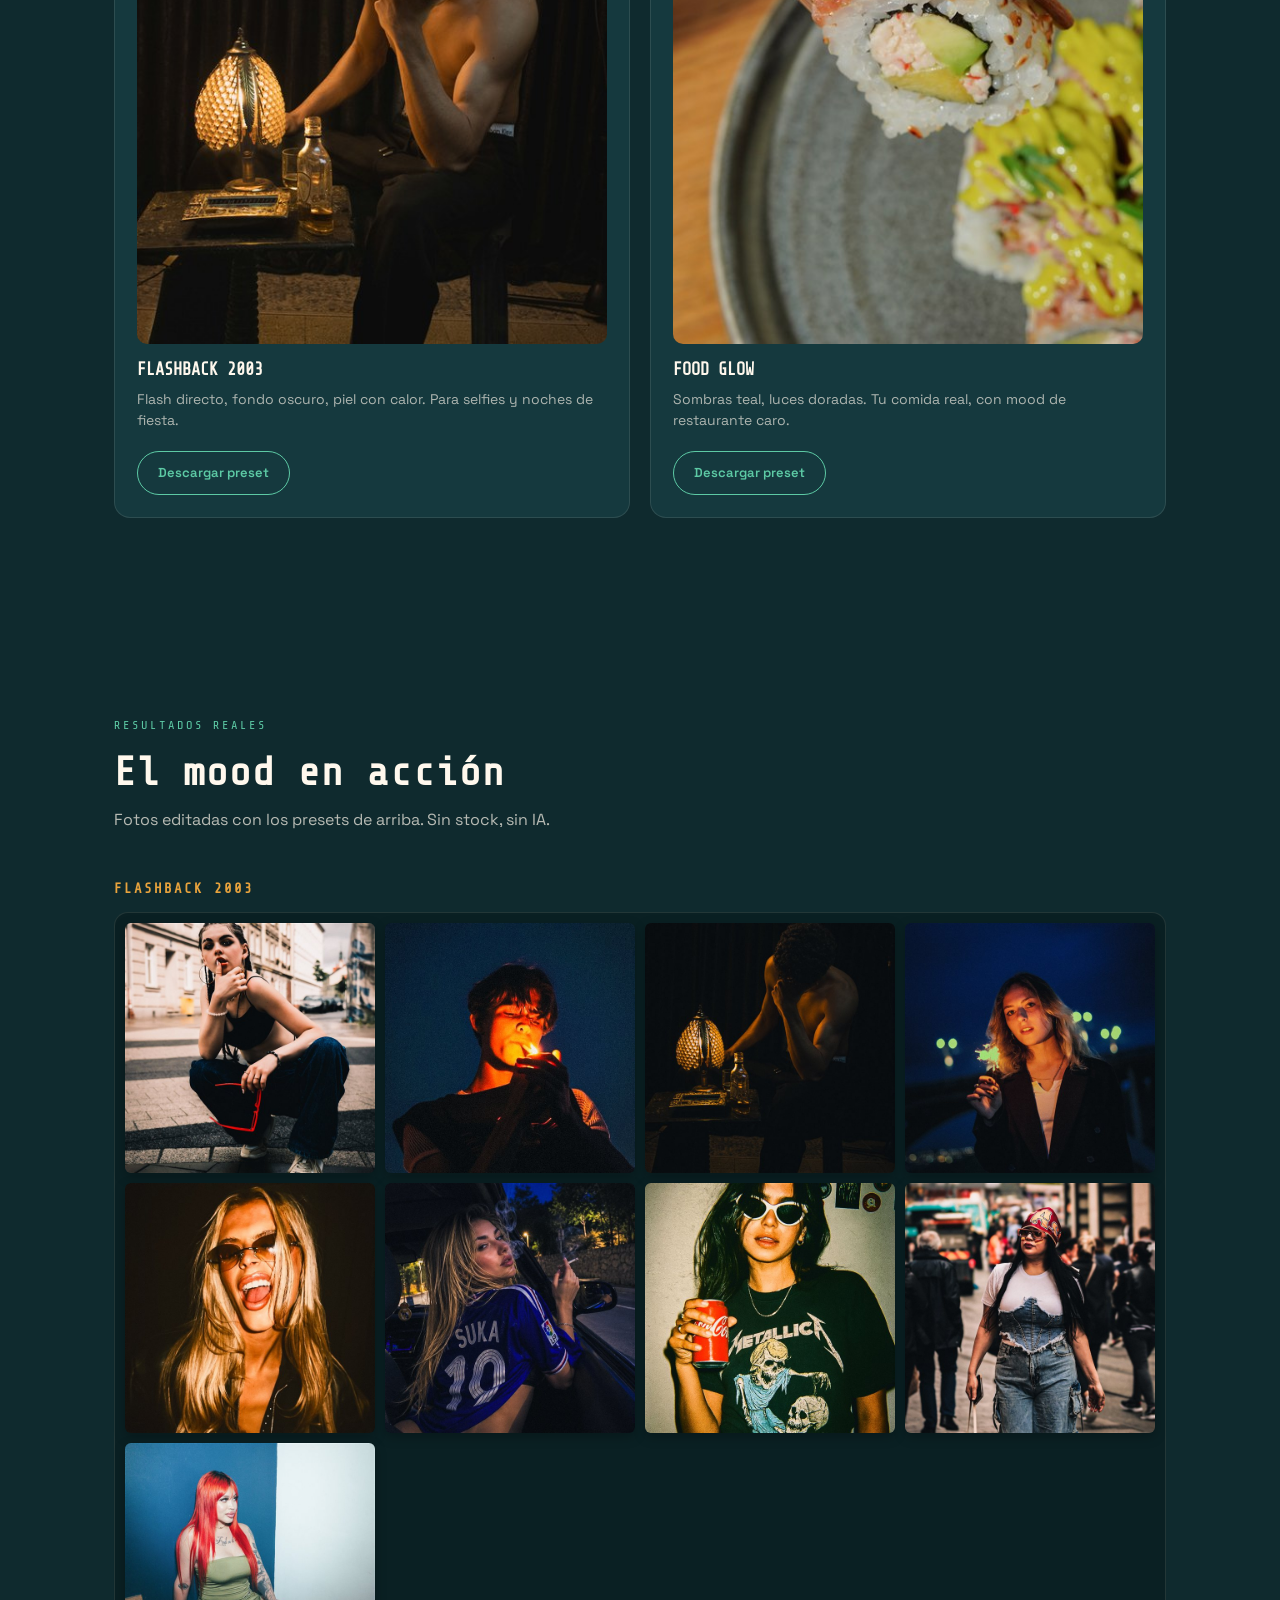
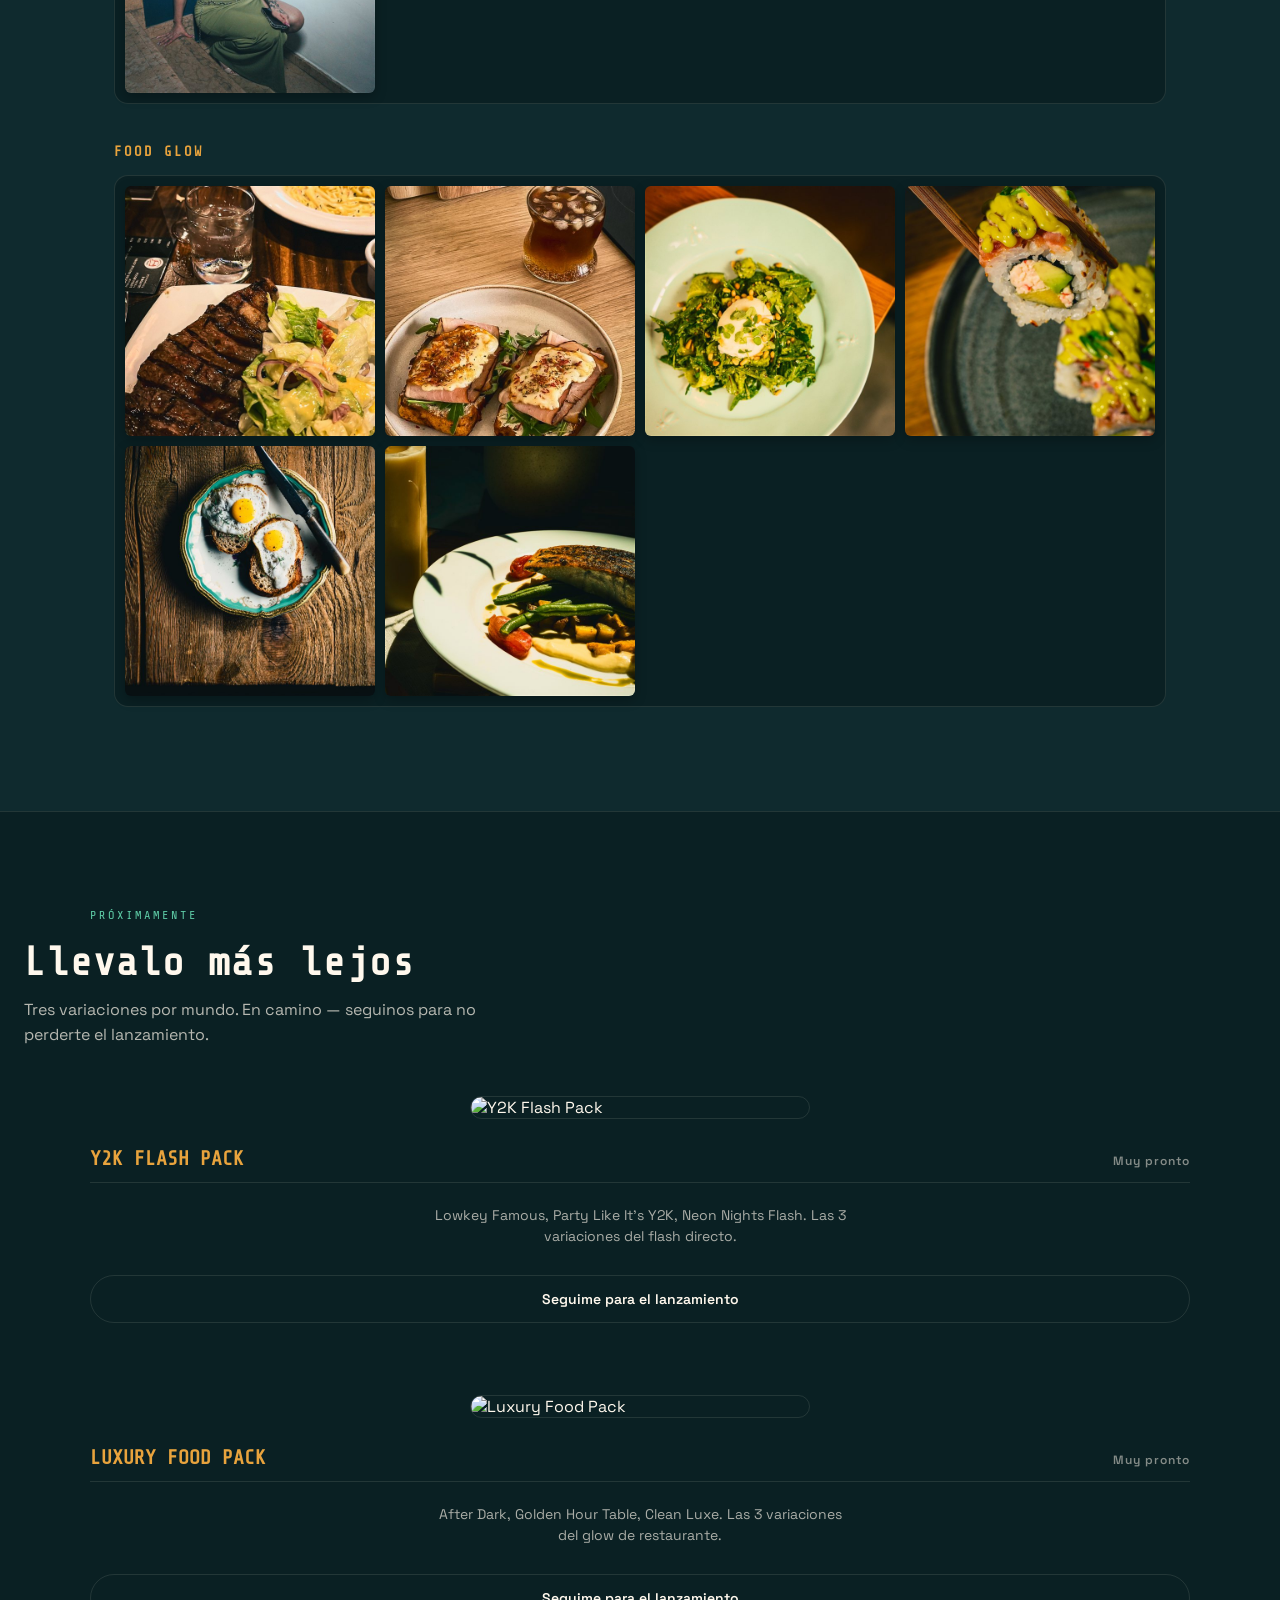
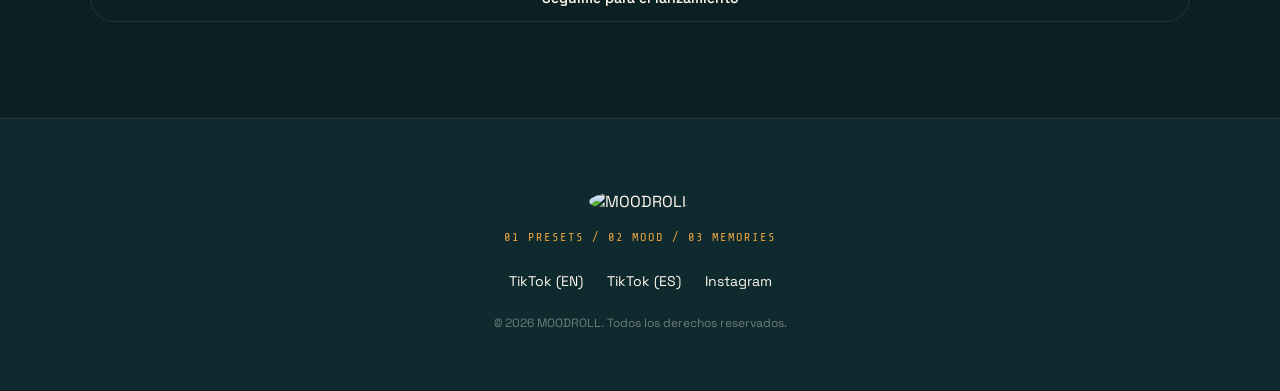
==== commit fe7b2aaa: "hero corregido, tipografia, galeria, descarga unica en zip" ====
--- a/index.html
+++ b/index.html
@@ -47,6 +47,15 @@
   </div>
 </header>
 
+<!-- PARA QUIEN -->
+<section class="section section-dark" id="para-quien">
+  <div class="who-grid">
+    <p class="who-item">Para el que saca la misma foto de siempre y quiere que se note distinta.</p>
+    <p class="who-item">Para el que sube fotos de comida y no sabe por qué nunca quedan como en el restaurante.</p>
+    <p class="who-item">Para el que no tiene tiempo de aprender a editar, pero sí un toque.</p>
+  </div>
+</section>
+
 <!-- STARTER PACK -->
 <section class="section" id="starter">
   <p class="eyebrow">GRATIS</p>
@@ -58,20 +67,14 @@
       <img class="swatch" src="assets/swatches/flashback_2003.jpg" alt="FLASHBACK 2003">
       <h3 class="card-title">FLASHBACK 2003</h3>
       <p class="card-desc">Flash directo, fondo oscuro, piel con calor. Para selfies y noches de fiesta.</p>
-      <div class="card-btn-row">
-        <a href="assets/downloads/FLASHBACK_2003.xmp" class="btn btn-download" download>Descargar .xmp</a>
-        <a href="assets/downloads/FLASHBACK_2003_GUIDE.pdf" class="pdf-link-sm" target="_blank">Guía PDF</a>
-      </div>
+      <a href="assets/downloads/FLASHBACK_2003_PACK.zip" class="btn btn-download" download>Descargar preset</a>
     </article>
 
     <article class="card">
       <img class="swatch" src="assets/swatches/food_glow.jpg" alt="FOOD GLOW">
       <h3 class="card-title">FOOD GLOW</h3>
       <p class="card-desc">Sombras teal, luces doradas. Tu comida real, con mood de restaurante caro.</p>
-      <div class="card-btn-row">
-        <a href="assets/downloads/FOOD_GLOW.xmp" class="btn btn-download" download>Descargar .xmp</a>
-        <a href="assets/downloads/FOOD_GLOW_GUIDE.pdf" class="pdf-link-sm" target="_blank">Guía PDF</a>
-      </div>
+      <a href="assets/downloads/FOOD_GLOW_PACK.zip" class="btn btn-download" download>Descargar preset</a>
     </article>
   </div>
 </section>
--- a/styles.css
+++ b/styles.css
@@ -97,6 +97,7 @@
   font-size: clamp(28px, 4vw, 40px);
   margin: 0 0 12px;
   color: var(--cream);
+  letter-spacing: 1px;
 }
 
 .section-sub {
@@ -124,6 +125,7 @@
   line-height: 1.08;
   margin: 0 0 24px;
   color: var(--cream);
+  text-shadow: 0 2px 20px rgba(0,0,0,0.4);
 }
 
 .hero-sub {
@@ -233,6 +235,32 @@
   margin-top: 12px;
 }
 
+.hero-photo img {
+  width: 100%;
+  aspect-ratio: 4/5;
+  object-fit: cover;
+  border-radius: 18px;
+  border: 1px solid var(--card-border);
+  display: block;
+}
+
+.who-grid {
+  display: flex;
+  flex-direction: column;
+  gap: 20px;
+  max-width: 640px;
+  margin: 0 auto;
+}
+.who-item {
+  font-family: var(--font-display);
+  font-size: 18px;
+  line-height: 1.5;
+  color: var(--cream);
+  padding-left: 20px;
+  border-left: 2px solid var(--amber);
+  margin: 0;
+}
+
 /* ---------- CARDS ---------- */
 .cards { display: grid; gap: 20px; margin-bottom: 8px; }
 .cards-2 { grid-template-columns: repeat(2, 1fr); }
@@ -313,14 +341,18 @@
   grid-template-columns: repeat(4, 1fr);
   gap: 10px;
   margin-bottom: 8px;
+  background: var(--bg-alt);
+  padding: 10px;
+  border-radius: 14px;
+  border: 1px solid var(--card-border);
 }
 .gallery-grid img {
   width: 100%;
   aspect-ratio: 1;
   object-fit: cover;
-  border-radius: 8px;
-  border: 1px solid var(--card-border);
-  display: block;
+  border-radius: 6px;
+  display: block;
+  box-shadow: 0 4px 12px rgba(0,0,0,0.25);
 }
 
 @media (max-width: 640px) {
